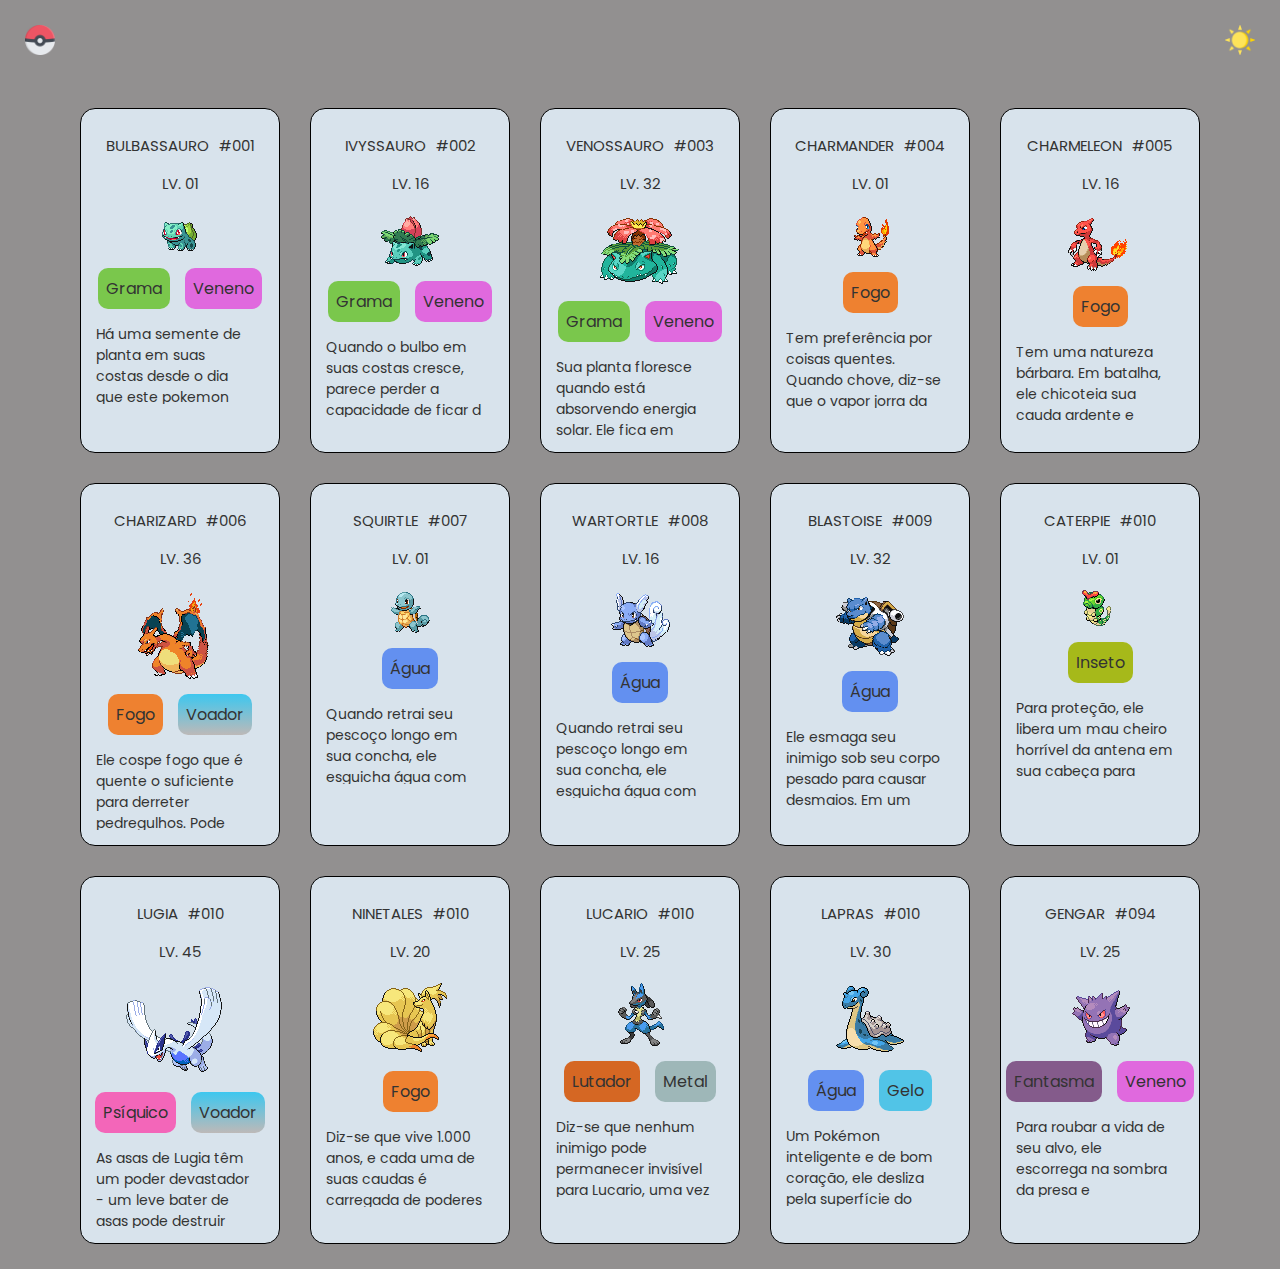
==== index.html @ 9b60b75f "alteração de pasta" ====
<!DOCtype html>
<html lang="en">

<head>
    <meta charset="UTF-8">
    <meta http-equiv="X-UA-Compatible" content="IE=edge">
    <meta name="viewport" content="width=device-width, initial-scale=1.0">
    <title>Pokedex</title>

    <link rel="preconnect" href="https://fonts.googleapis.com">
    <link rel="preconnect" href="https://fonts.gstatic.com" crossorigin>
    <link href="https://fonts.googleapis.com/css2?family=Poppins:wght@300;500;800&display=swap" rel="stylesheet">

    <link rel="stylesheet" href="./src/CSS/reset.css">
    <link rel="stylesheet" href="./src/CSS/estilos.css">
    <link rel="stylesheet" href="./src/CSS/scrollbar.css">
    <link rel="icon" href="./src/imagens/icon3.png" type="image/x-icon">
    <link rel="shortcut icon" href="./src/imagens/icon3.png" type="image/x-icon">

</head>

<body>
    <header>
        <a href="/">
            <img src="./src/imagens/pokeball.png" alt="pokeball" class="logo">
        </a>
        <button id="button-change-theme">
            <img src="./src/imagens/sun.png" alt="sol" class="button-image">
        </button>
    </header>
    <main>
        <ul class="pokemon-list">
            <li class="pokemon-card">
                <div class="infos">
                    <div class="poke-info">
                        <span>Bulbassauro</span>
                        <span>#001</span>
                    </div>
                    <span>Lv. 01</span>
                </div>
                <img src="./src/imagens/bulbasaur.gif" alt="Bulbassauro" class="gif">
                <ul class="type">
                    <li class="Grass-type">Grama</li>
                    <li class="Poison-type">Veneno</li>
                </ul>
                <p class="description" style="font-family: poppins;">
                    Há uma semente de planta em suas costas desde o dia que este pokemon nasce. A semente cresce
                    lentamente.
                </p>
            </li>

            <li class="pokemon-card">
                <div class="infos">
                    <div class="poke-info">
                        <span>Ivyssauro</span>
                        <span>#002</span>
                    </div>
                    <span>Lv. 16</span>
                </div>
                <img src="./src/imagens/ivysaur.gif" alt="Ivyssauro" class="gif">
                <ul class="type">
                    <li class="Grass-type">Grama</li>
                    <li class="Poison-type">Veneno</li>
                </ul>
                <p class="description" style="font-family: poppins;">
                    Quando o bulbo em suas costas cresce, parece perder a capacidade de ficar d e pé em suas patas
                    traseiras.
                </p>
            </li>

            <li class="pokemon-card">
                <div class="infos">
                    <div class="poke-info">
                        <span>Venossauro</span>
                        <span>#003</span>
                    </div>
                    <span>Lv. 32</span>
                </div>
                <img src="./src/imagens/venusaur.gif" alt="Venossauro" class="gif">
                <ul class="type">
                    <li class="Grass-type">Grama</li>
                    <li class="Poison-type">Veneno</li>
                </ul>
                <p class="description" style="font-family: poppins;">
                    Sua planta floresce quando está absorvendo energia solar. Ele fica em movimento para buscar a luz solar.
                </p>
            </li>

            <li class="pokemon-card">
                <div class="infos">
                    <div class="poke-info">
                        <span>Charmander</span>
                        <span>#004</span>
                    </div>
                    <span>Lv. 01</span>
                </div>
                <img src="./src/imagens/charmander.gif" alt="Charmander" class="gif">
                <ul class="type">
                    <li class="Fire-type">Fogo</li>
                </ul>
                <p class="description" style="font-family: poppins;">
                    Tem preferência por coisas quentes. Quando chove, diz-se que o vapor jorra da ponta da cauda.
                </p>
            </li>

            <li class="pokemon-card">
                <div class="infos">
                    <div class="poke-info">
                        <span>Charmeleon</span>
                        <span>#005</span>
                    </div>
                    <span>Lv. 16</span>
                </div>
                <img src="./src/imagens/charmeleon.gif" alt="Charmeleon" class="gif">
                <ul class="type">
                    <li class="Fire-type">Fogo</li>
                </ul>
                <p class="description" style="font-family: poppins;">
                    Tem uma natureza bárbara. Em batalha, ele chicoteia sua cauda ardente e corta com garras afiadas.
                </p>
            </li>

            <li class="pokemon-card">
                <div class="infos">
                    <div class="poke-info">
                        <span>charizard</span>
                        <span>#006</span>
                    </div>
                    <span>Lv. 36</span>
                </div>
                <img src="./src/imagens/charizard.gif" alt="Charizard" class="gif">
                <ul class="type">
                    <li class="Fire-type">Fogo</li>
                    <li class="Flying-type">Voador</li>
                </ul>
                <p class="description" style="font-family: poppins;">
                    Ele cospe fogo que é quente o suficiente para derreter pedregulhos. Pode causar incêndios florestais ao soprar chamas.
                </p>
            </li>

            <li class="pokemon-card">
                <div class="infos">
                    <div class="poke-info">
                        <span>Squirtle</span>
                        <span>#007</span>
                    </div>
                    <span>Lv. 01</span>
                </div>
                <img src="./src/imagens/squirtle.gif" alt="Squirtle" class="gif">
                <ul class="type">
                    <li class="Water-type">Água</li>
                </ul>
                <p class="description" style="font-family: poppins;">
                    Quando retrai seu pescoço longo em sua concha, ele esguicha água com força vigorosa.
                </p>
            </li>

            <li class="pokemon-card">
                <div class="infos">
                    <div class="poke-info">
                        <span>wartortle</span>
                        <span>#008</span>
                    </div>
                    <span>Lv. 16</span>
                </div>
                <img src="./src/imagens/wartortle.gif" alt="wartortle" class="gif">
                <ul class="type">
                    <li class="Water-type">Água</li>
                </ul>
                <p class="description" style="font-family: poppins;">
                    Quando retrai seu pescoço longo em sua concha, ele esguicha água com força vigorosa.
                </p>
            </li>

            <li class="pokemon-card">
                <div class="infos">
                    <div class="poke-info">
                        <span>Blastoise</span>
                        <span>#009</span>
                    </div>
                    <span>Lv. 32</span>
                </div>
                <img src="./src/imagens/blastoise.gif" alt="Blastoise" class="gif">
                <ul class="type">
                    <li class="Water-type">Água</li>
                </ul>
                <p class="description" style="font-family: poppins;">
                    Ele esmaga seu inimigo sob seu corpo pesado para causar desmaios. Em um beliscão, ele se retirará dentro de sua concha.
                </p>
            </li>

            <li class="pokemon-card">
                <div class="infos">
                    <div class="poke-info">
                        <span>Caterpie</span>
                        <span>#010</span>
                    </div>
                    <span>Lv. 01</span>
                </div>
                <img src="./src/imagens/caterpie.gif" alt="Caterpie" class="gif">
                <ul class="type">
                    <li class="Bug-type">Inseto</li>
                </ul>
                <p class="description" style="font-family: poppins;">
                    Para proteção, ele libera um mau cheiro horrível da antena em sua cabeça para afastar os inimigos.
                </p>
            </li>

            <li class="pokemon-card">
                <div class="infos">
                    <div class="poke-info">
                        <span>Lugia</span>
                        <span>#010</span>
                    </div>
                    <span>Lv. 45</span>
                </div>
                <img src="./src/imagens/lugia.gif" alt="Lugia" class="gif">
                <ul class="type">
                    <li class="Psychic-type">Psíquico</li>
                    <li class="Flying-type">Voador</li>
                </ul>
                <p class="description" style="font-family: poppins;">
                    As asas de Lugia têm um poder devastador - um leve bater de asas pode destruir casas comuns. Como resultado, 
                    este Pokémon escolhe viver fora da vista nas profundezas do mar.
                </p>
            </li>

            <li class="pokemon-card">
                <div class="infos">
                    <div class="poke-info">
                        <span>Ninetales</span>
                        <span>#010</span>
                    </div>
                    <span>Lv. 20</span>
                </div>
                <img src="./src/imagens/ninetales.gif" alt="Ninetales" class="gif">
                <ul class="type">
                    <li class="Fire-type">Fogo</li>
                </ul>
                <p class="description" style="font-family: poppins;">
                    Diz-se que vive 1.000 anos, e cada uma de suas caudas é carregada de poderes sobrenaturais.
                </p>
            </li>

            <li class="pokemon-card">
                <div class="infos">
                    <div class="poke-info">
                        <span>Lucario</span>
                        <span>#010</span>
                    </div>
                    <span>Lv. 25</span>
                </div>
                <img src="./src/imagens/lucario.gif" alt="Lucario" class="gif">
                <ul class="type">
                    <li class="Fighting-type">Lutador</li>
                    <li class="Steel-type">Metal</li>
                </ul>
                <p class="description" style="font-family: poppins;">
                    Diz-se que nenhum inimigo pode permanecer invisível para Lucario, uma vez que pode detectar auras -
                    mesmo aquelas de inimigos que não poderia ver de outra forma.
                </p>
            </li>

            <li class="pokemon-card">
                <div class="infos">
                    <div class="poke-info">
                        <span>Lapras</span>
                        <span>#010</span>
                    </div>
                    <span>Lv. 30</span>
                </div>
                <img src="./src/imagens/lapras.gif" alt="Lapras" class="gif">
                <ul class="type">
                    <li class="Water-type">Água</li>
                    <li class="Ice-type">Gelo</li>
                </ul>
                <p class="description" style="font-family: poppins;">
                    Um Pokémon inteligente e de bom coração, ele desliza pela superfície do mar enquanto sua bela canção ecoa ao seu redor.
                </p>
            </li>

            <li class="pokemon-card">
                <div class="infos">
                    <div class="poke-info">
                        <span>Gengar</span>
                        <span>#094</span>
                    </div>
                    <span>Lv. 25</span>
                </div>
                <img src="./src/imagens/gengar.gif" alt="Gengar" class="gif">
                <ul class="type">
                    <li class="Ghost-type">Fantasma</li>
                    <li class="Poison-type">Veneno</li>
                </ul>
                <p class="description" style="font-family: poppins;">
                    Para roubar a vida de seu alvo, ele escorrega na sombra da presa e silenciosamente espera por uma oportunidade.
                </p>
            </li>






        </ul>
    </main>
</body>

</html>
---- src/CSS/estilos.css ----
body {
    font-family: 'Poppins', sans-serif;
    max-width: 1280px;
    margin: 0 auto;
    background-color: #5e5b5bad;
    color: #333333;
}

body.dark-mode {
    background-color: #212121;
    color: #f5f5f5;
}

header {
    display: flex;
    justify-content: space-between;
    padding: 25px;
}

header .logo,
header .button-image {
    width: 30px;
}
header .logo {
    position: fixed;
}

header #button-change-theme {
    background: none;
    border: none;
}

header .logo:hover,
header .button-image:hover,
main .pokemon-card:hover {
    transform: scale(1.07);
    cursor: pointer;
    transition: 0.2s ease-in-out;
}

main {
    padding: 25px;
}

main .pokemon-list {
    display: flex;
    flex-wrap: wrap;
    gap: 30px;
    justify-content: center;
}

main .pokemon-card {
    background-color: #d8e3ec;
    width: 200px;
    padding: 15px;
    display: flex;
    flex-direction: column;
    align-items: center;
    gap: 15px;
    border-radius: 15px;
    transition: 0.2s ease-in-out;
    border: 1px solid black

}

main .pokemon-card:hover {
    background-color: #96d9d6;

}

.dark-mode .pokemon-card {
    background-color: #a8a8a8;
}


main .pokemon-card .infos {
    display: flex;
    flex-direction: column;
    /* border: 1px solid black; */
    border-radius: 10px;
}

main .pokemon-card .infos span {
    padding: 5px;
    text-transform: uppercase;
    font-size: 15px;
    text-align: center;
    
}

main .pokemon-card .infos .poke-info {
    padding: 5px;
    display: flex;
    justify-content: space-between;
}

/* main .pokemon-card .gif{
    width: 90px;
    height: 90px;
    background-color: pink;
} */

main .pokemon-card .type {
    display: flex;
    gap: 15px;
}

main .pokemon-card .Grass-type,
.Poison-type,
.Fire-type,
.Flying-type,
.Water-type,
.Bug-type,
.Ghost-type,
.Fighting-type,
.Steel-type,
.Ice-type,
.Psychic-type {
    padding: 8px;
    border-radius: 10px;
}

main .pokemon-card .Grass-type {
    background-color: #7ac74c;
}

main .pokemon-card .Poison-type {
    background-color: #df67ddfb;
}

main .pokemon-card .Fire-type {
    background-color: #ee8130;
}

main .pokemon-card .Flying-type {
    background-image: linear-gradient(to bottom, #3dc7ef,#bdb9b8);
}

main .pokemon-card .Water-type {
    background-color: #6390f0;
}

main .pokemon-card .Bug-type {
    background-color: #a6b91a;
}

main .pokemon-card .Ghost-type {
    background-color: #4e054d9c;
}

main .pokemon-card .Fighting-type {
    background-color: #d56723;
}

main .pokemon-card .Steel-type {
    background-color: #9eb7b8
    ;
}

main .pokemon-card .Ice-type {
    background-color: #51c4e7;
}

main .pokemon-card .Psychic-type {
    background-color: #f366b9;
}
main .description {
    max-height: 80px;
    overflow-y: scroll;
    font-size: 14px;
    padding-right: 10px;
}
---- src/CSS/scrollbar.css ----
/* ===== Scrollbar CSS ===== */

*::-webkit-scrollbar {
    width: 12px;
}

*::-webkit-scrollbar-track {
    background: #f1e9e9;
}

*::-webkit-scrollbar-thumb {
    background-color: #582965;
    border-radius: 10px;
    border: 3px solid #ffffff;
}
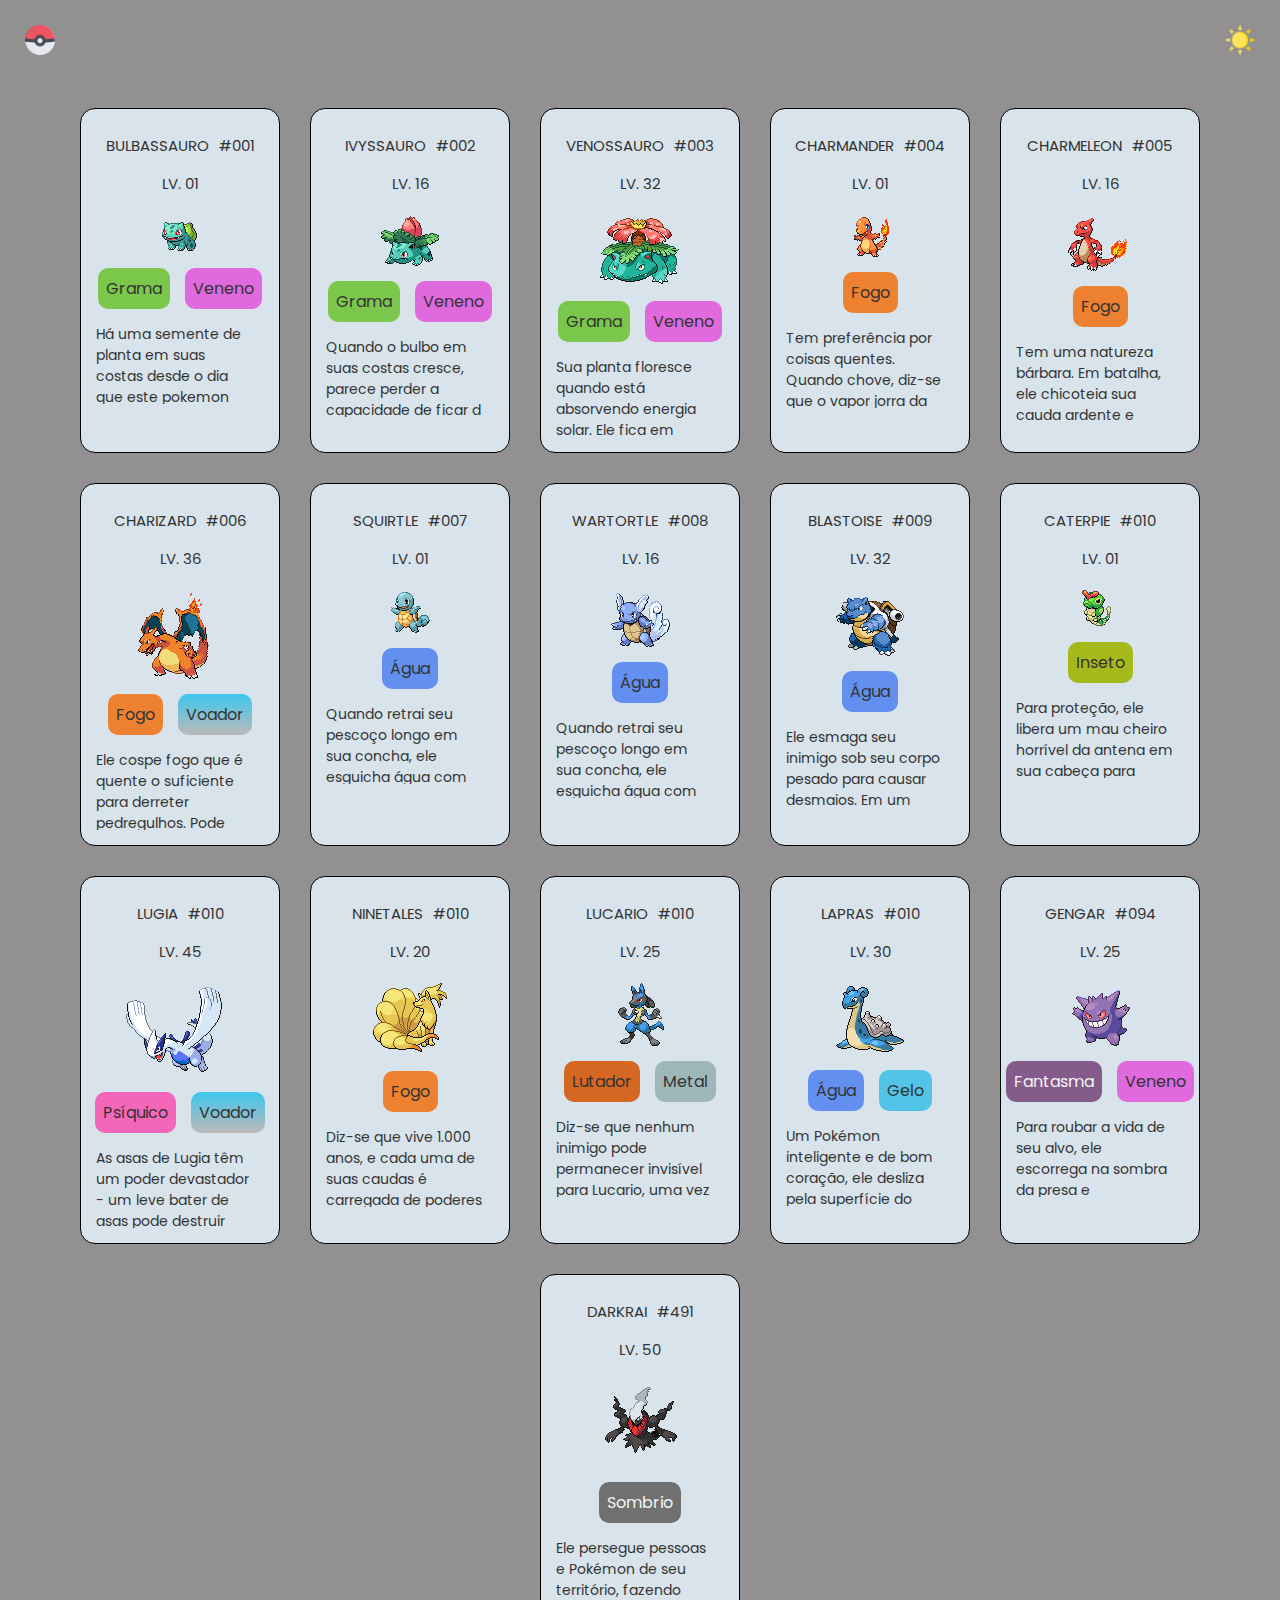
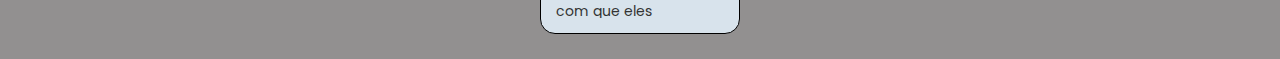
==== commit f058709a: "darkrai added" ====
--- a/index.html
+++ b/index.html
@@ -297,6 +297,22 @@
                 </p>
             </li>
 
+            <li class="pokemon-card">
+                <div class="infos">
+                    <div class="poke-info">
+                        <span>Darkrai</span>
+                        <span>#491</span>
+                    </div>
+                    <span>Lv. 50</span>
+                </div>
+                <img src="./src/imagens/darkrai.gif" alt="Darkrai" class="gif">
+                <ul class="type">
+                    <li class="Dark-type">Sombrio</li>
+                </ul>
+                <p class="description" style="font-family: poppins;">
+                    Ele persegue pessoas e Pokémon de seu território, fazendo com que eles experimentem um sono profundo e pesadelo.
+                </p>
+            </li>
 
 
 
--- a/src/CSS/estilos.css
+++ b/src/CSS/estilos.css
@@ -115,7 +115,8 @@
 .Fighting-type,
 .Steel-type,
 .Ice-type,
-.Psychic-type {
+.Psychic-type,
+.Dark-type {
     padding: 8px;
     border-radius: 10px;
 }
@@ -146,6 +147,7 @@
 
 main .pokemon-card .Ghost-type {
     background-color: #4e054d9c;
+    color: whitesmoke;
 }
 
 main .pokemon-card .Fighting-type {
@@ -153,8 +155,7 @@
 }
 
 main .pokemon-card .Steel-type {
-    background-color: #9eb7b8
-    ;
+    background-color: #9eb7b8;
 }
 
 main .pokemon-card .Ice-type {
@@ -164,6 +165,12 @@
 main .pokemon-card .Psychic-type {
     background-color: #f366b9;
 }
+
+main .pokemon-card .Dark-type {
+    background-color: #707070;
+    color: whitesmoke;
+}
+
 main .description {
     max-height: 80px;
     overflow-y: scroll;
